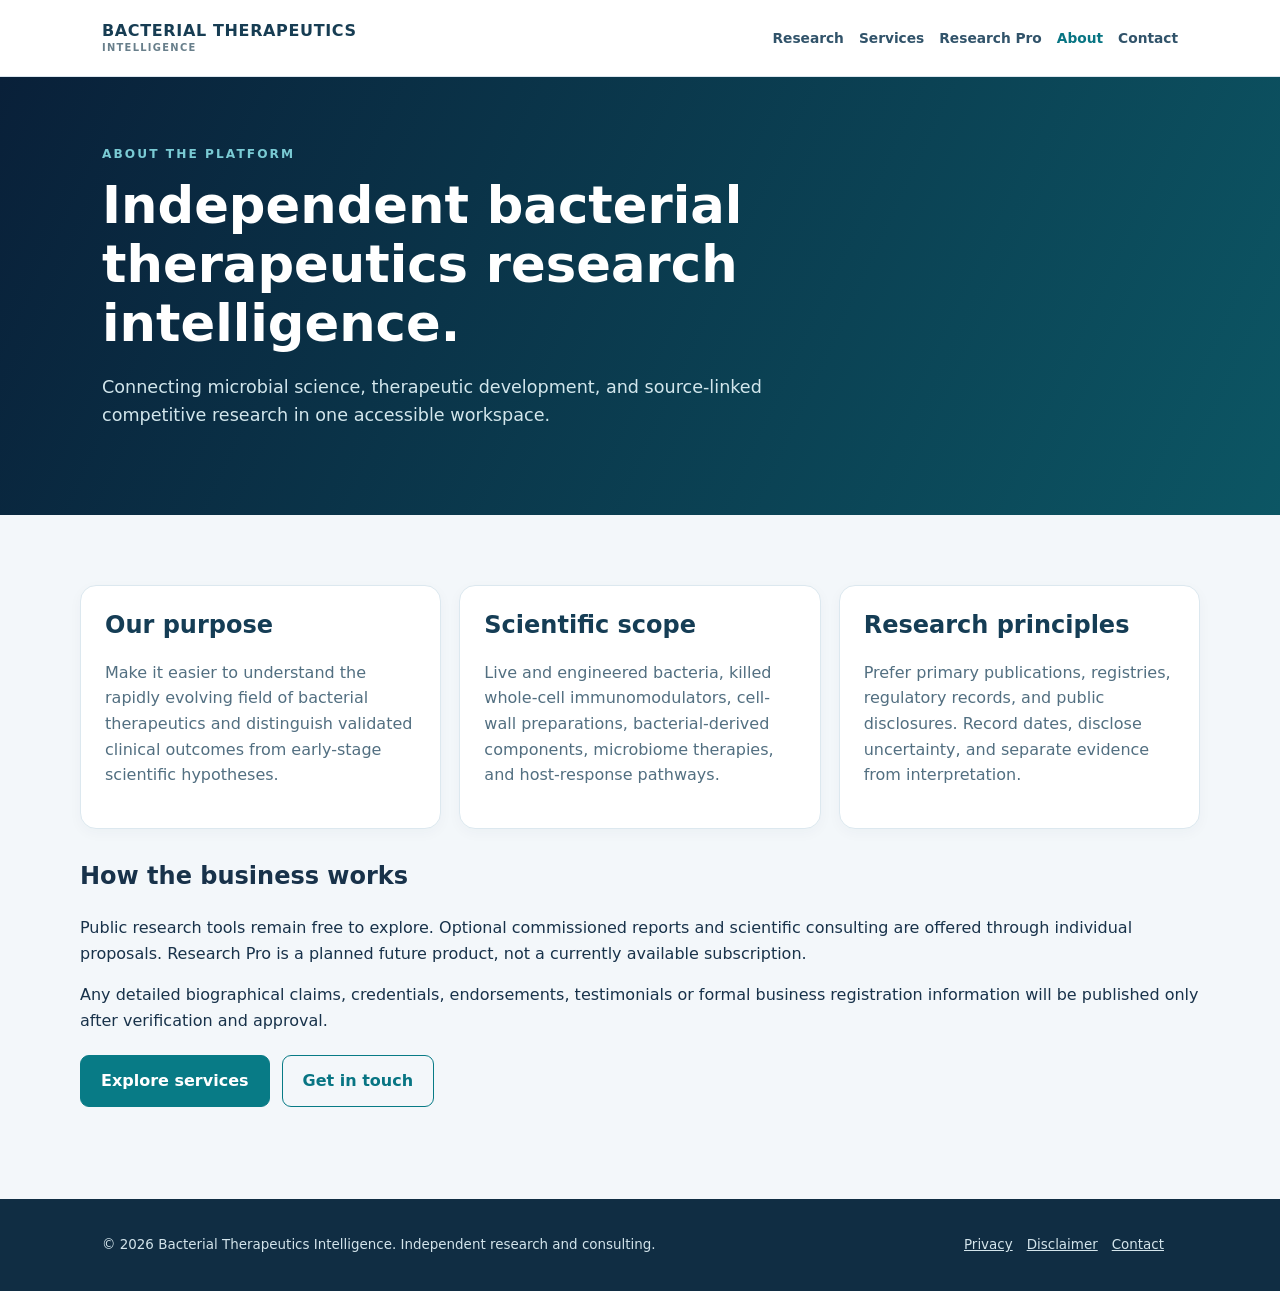
==== frontend/about.html @ b8da84e0 "Add public research consulting site: frontend/about.html" ====
<!doctype html><html lang="en"><head><meta charset="utf-8"><meta name="viewport" content="width=device-width,initial-scale=1"><meta name="description" content="Connecting microbial science, therapeutic development, and source-linked competitive research in one accessible workspace."><title>About | Bacterial Therapeutics Intelligence</title><link rel="stylesheet" href="business.css"></head><body><header class="bar"><div class="wrap"><a class="logo" href="index.html">BACTERIAL THERAPEUTICS<small>INTELLIGENCE</small></a><nav class="nav" aria-label="Main navigation"><a href="index.html">Research</a><a href="services.html">Services</a><a href="research-pro.html">Research Pro</a><a href="about.html" aria-current="page">About</a><a href="contact.html">Contact</a></nav></div></header><section class="hero"><div class="wrap"><div class="eyebrow">ABOUT THE PLATFORM</div><h1>Independent bacterial therapeutics research intelligence.</h1><p>Connecting microbial science, therapeutic development, and source-linked competitive research in one accessible workspace.</p></div></section><main class="wrap main"><div class="grid"><div class="card"><h2>Our purpose</h2><p>Make it easier to understand the rapidly evolving field of bacterial therapeutics and distinguish validated clinical outcomes from early-stage scientific hypotheses.</p></div><div class="card"><h2>Scientific scope</h2><p>Live and engineered bacteria, killed whole-cell immunomodulators, cell-wall preparations, bacterial-derived components, microbiome therapies, and host-response pathways.</p></div><div class="card"><h2>Research principles</h2><p>Prefer primary publications, registries, regulatory records, and public disclosures. Record dates, disclose uncertainty, and separate evidence from interpretation.</p></div></div><h2>How the business works</h2><p>Public research tools remain free to explore. Optional commissioned reports and scientific consulting are offered through individual proposals. Research Pro is a planned future product, not a currently available subscription.</p><p>Any detailed biographical claims, credentials, endorsements, testimonials or formal business registration information will be published only after verification and approval.</p><div class="actions"><a class="button" href="services.html">Explore services</a><a class="button alt" href="contact.html">Get in touch</a></div></main><footer class="footer"><div class="wrap"><div>© 2026 Bacterial Therapeutics Intelligence. Independent research and consulting.</div><div><a href="privacy.html">Privacy</a><a href="disclaimer.html">Disclaimer</a><a href="contact.html">Contact</a></div></div></footer></body></html>
---- frontend/business.css ----
:root{font:16px/1.6 Inter,system-ui,-apple-system,"Segoe UI",sans-serif;color:#18324a;background:#f3f7fa}*{box-sizing:border-box}body{margin:0}a{color:#087583}a:hover{text-decoration:underline}.wrap{max-width:1120px;margin:auto;padding:0 22px}.bar{background:white;border-bottom:1px solid #dbe6ee;position:sticky;top:0;z-index:10}.bar .wrap{min-height:76px;display:flex;align-items:center;justify-content:space-between;gap:20px}.logo{font-weight:850;letter-spacing:.04em;color:#173d53;text-decoration:none;line-height:1.3}.logo small{display:block;font-size:.62rem;font-weight:650;color:#687f8b;letter-spacing:.13em}.nav{display:flex;flex-wrap:wrap;gap:15px}.nav a{font-size:.86rem;text-decoration:none;font-weight:700;color:#31536a}.nav a[aria-current]{color:#087583}.hero{padding:68px 0;background:linear-gradient(115deg,#092039,#0c5664);color:white}.hero h1{font-size:clamp(2.15rem,4vw,3.5rem);line-height:1.15;margin:12px 0 20px;max-width:760px}.hero p{font-size:1.1rem;max-width:760px;color:#d2e6ec}.eyebrow{font-size:.76rem;font-weight:800;letter-spacing:.17em;color:#7acbd4;text-transform:uppercase}.main{padding:42px 0 70px}.intro{max-width:820px;color:#557084}.grid{display:grid;grid-template-columns:repeat(auto-fit,minmax(240px,1fr));gap:18px;margin:28px 0}.card{background:white;border:1px solid #dce8ef;padding:24px;border-radius:16px;box-shadow:0 4px 14px #15364a09}.card h2,.card h3{line-height:1.25;margin-top:0;color:#153d55}.card p{color:#526f81}.tag{display:inline-block;background:#e5f6f5;color:#126d72;padding:3px 11px;border-radius:40px;font-size:.77rem;font-weight:750}.button{display:inline-block;background:#087b86;border:1px solid #087b86;color:white;text-decoration:none;border-radius:9px;font:inherit;font-weight:750;padding:12px 20px;cursor:pointer}.button:hover{background:#055e66;color:#fff;text-decoration:none}.button.alt{background:transparent;color:#087583}.hero .button.alt{color:white;border-color:#9bc7cd}.actions{display:flex;gap:12px;flex-wrap:wrap;margin:22px 0}.note{background:#e9f3f6;border-left:4px solid #158b91;border-radius:6px;padding:17px 20px;margin:25px 0;color:#35566a}.muted{color:#587489}.stack>*+*{margin-top:18px}.form{max-width:750px;background:#fff;border:1px solid #dce8ef;border-radius:16px;padding:28px}.form label{display:block;font-weight:750;font-size:.91rem;margin:17px 0 7px}.form input,.form select,.form textarea{width:100%;font:inherit;border:1px solid #aebfc9;border-radius:9px;padding:11px;background:#fff;color:#172e45}.form textarea{min-height:135px;resize:vertical}.form .check{display:flex;align-items:flex-start;gap:10px;font-weight:500}.form .check input{width:auto;margin-top:7px}.form input:focus,.form select:focus,.form textarea:focus{outline:3px solid #b1e4e6;outline-offset:1px}.status{padding:11px 15px;border-radius:8px;margin:16px 0}.status.ok{background:#e2f5e9;color:#195c34}.status.bad{background:#fff1e9;color:#91442a}.footer{background:#102d43;color:#d3e4eb;padding:35px 0;font-size:.84rem}.footer a{color:#d3e4eb;margin-right:14px}.footer .wrap{display:flex;justify-content:space-between;gap:25px;flex-wrap:wrap}@media(max-width:670px){.bar .wrap{padding:15px 20px;align-items:flex-start;flex-direction:column}.nav{gap:12px}.hero{padding:42px 0}.form{padding:20px}}
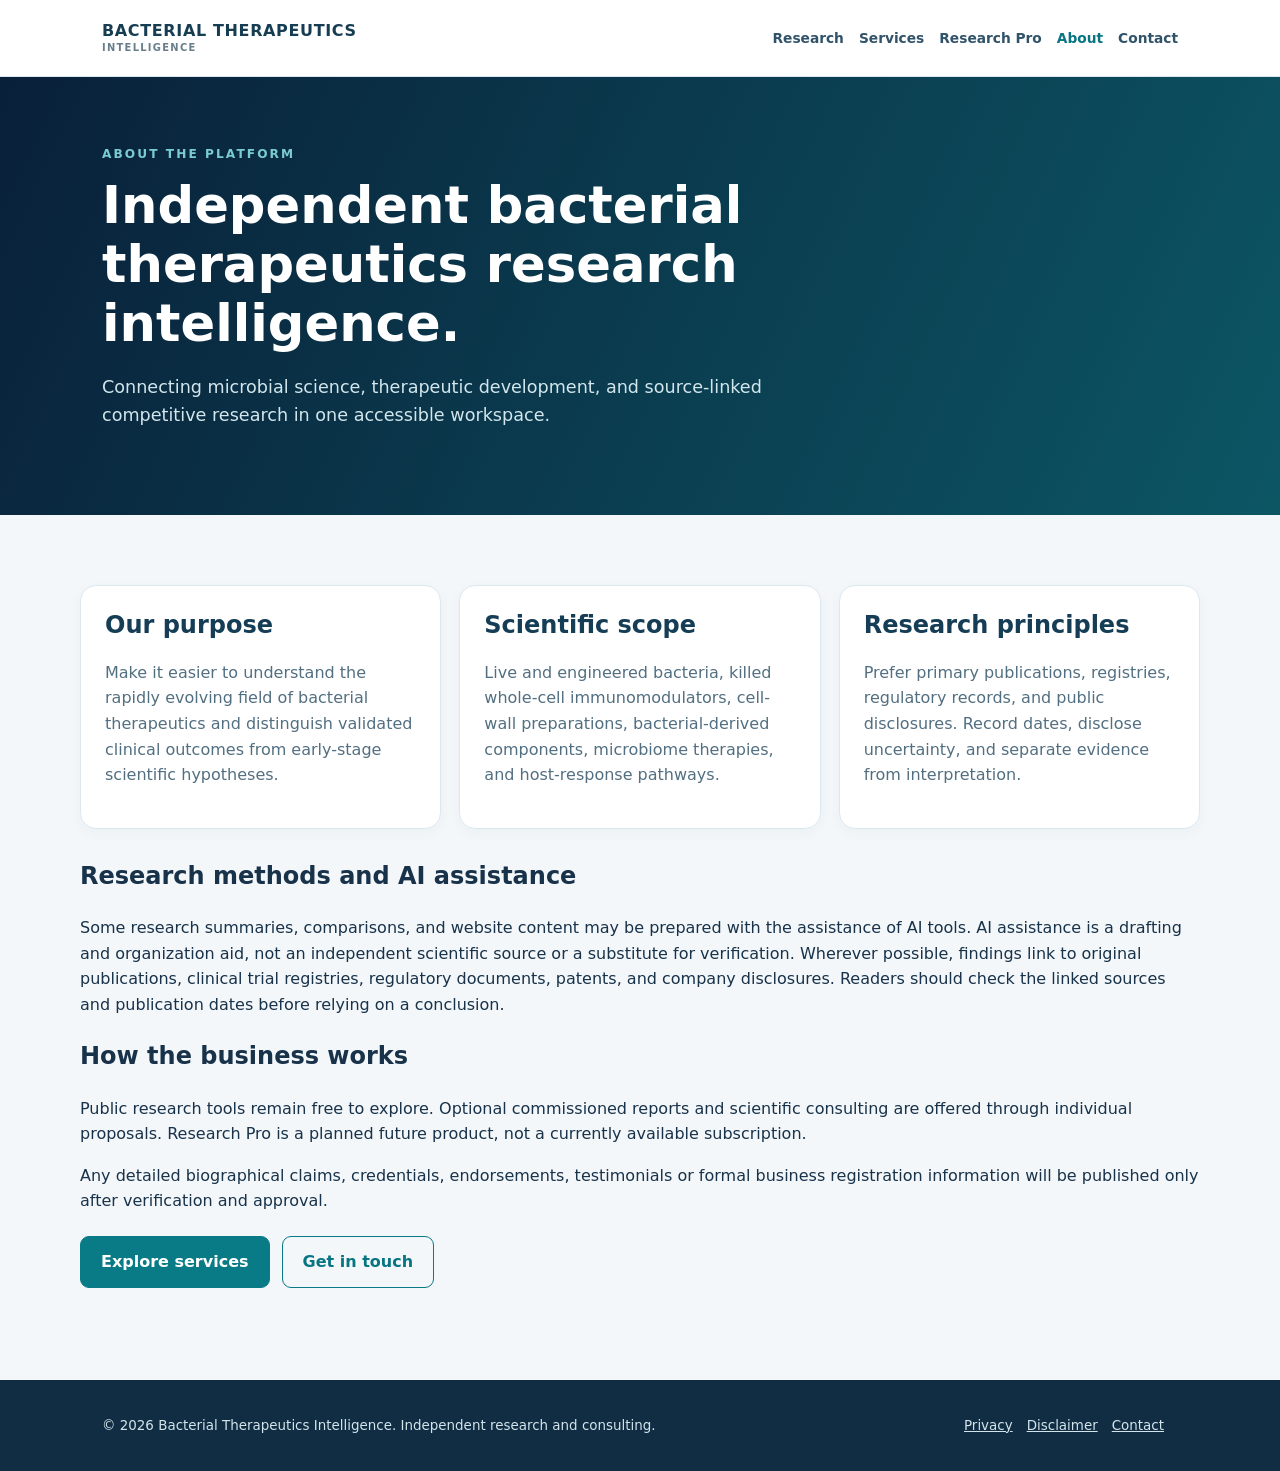
==== commit 50f2eca6: "Disclose AI-assisted drafting while prioritizing primary scientific sources" ====
--- a/frontend/about.html
+++ b/frontend/about.html
@@ -1 +1 @@
-<!doctype html><html lang="en"><head><meta charset="utf-8"><meta name="viewport" content="width=device-width,initial-scale=1"><meta name="description" content="Connecting microbial science, therapeutic development, and source-linked competitive research in one accessible workspace."><title>About | Bacterial Therapeutics Intelligence</title><link rel="stylesheet" href="business.css"></head><body><header class="bar"><div class="wrap"><a class="logo" href="index.html">BACTERIAL THERAPEUTICS<small>INTELLIGENCE</small></a><nav class="nav" aria-label="Main navigation"><a href="index.html">Research</a><a href="services.html">Services</a><a href="research-pro.html">Research Pro</a><a href="about.html" aria-current="page">About</a><a href="contact.html">Contact</a></nav></div></header><section class="hero"><div class="wrap"><div class="eyebrow">ABOUT THE PLATFORM</div><h1>Independent bacterial therapeutics research intelligence.</h1><p>Connecting microbial science, therapeutic development, and source-linked competitive research in one accessible workspace.</p></div></section><main class="wrap main"><div class="grid"><div class="card"><h2>Our purpose</h2><p>Make it easier to understand the rapidly evolving field of bacterial therapeutics and distinguish validated clinical outcomes from early-stage scientific hypotheses.</p></div><div class="card"><h2>Scientific scope</h2><p>Live and engineered bacteria, killed whole-cell immunomodulators, cell-wall preparations, bacterial-derived components, microbiome therapies, and host-response pathways.</p></div><div class="card"><h2>Research principles</h2><p>Prefer primary publications, registries, regulatory records, and public disclosures. Record dates, disclose uncertainty, and separate evidence from interpretation.</p></div></div><h2>How the business works</h2><p>Public research tools remain free to explore. Optional commissioned reports and scientific consulting are offered through individual proposals. Research Pro is a planned future product, not a currently available subscription.</p><p>Any detailed biographical claims, credentials, endorsements, testimonials or formal business registration information will be published only after verification and approval.</p><div class="actions"><a class="button" href="services.html">Explore services</a><a class="button alt" href="contact.html">Get in touch</a></div></main><footer class="footer"><div class="wrap"><div>© 2026 Bacterial Therapeutics Intelligence. Independent research and consulting.</div><div><a href="privacy.html">Privacy</a><a href="disclaimer.html">Disclaimer</a><a href="contact.html">Contact</a></div></div></footer></body></html>+<!doctype html><html lang="en"><head><meta charset="utf-8"><meta name="viewport" content="width=device-width,initial-scale=1"><meta name="description" content="Connecting microbial science, therapeutic development, and source-linked competitive research in one accessible workspace."><title>About | Bacterial Therapeutics Intelligence</title><link rel="stylesheet" href="business.css"></head><body><header class="bar"><div class="wrap"><a class="logo" href="index.html">BACTERIAL THERAPEUTICS<small>INTELLIGENCE</small></a><nav class="nav" aria-label="Main navigation"><a href="index.html">Research</a><a href="services.html">Services</a><a href="research-pro.html">Research Pro</a><a href="about.html" aria-current="page">About</a><a href="contact.html">Contact</a></nav></div></header><section class="hero"><div class="wrap"><div class="eyebrow">ABOUT THE PLATFORM</div><h1>Independent bacterial therapeutics research intelligence.</h1><p>Connecting microbial science, therapeutic development, and source-linked competitive research in one accessible workspace.</p></div></section><main class="wrap main"><div class="grid"><div class="card"><h2>Our purpose</h2><p>Make it easier to understand the rapidly evolving field of bacterial therapeutics and distinguish validated clinical outcomes from early-stage scientific hypotheses.</p></div><div class="card"><h2>Scientific scope</h2><p>Live and engineered bacteria, killed whole-cell immunomodulators, cell-wall preparations, bacterial-derived components, microbiome therapies, and host-response pathways.</p></div><div class="card"><h2>Research principles</h2><p>Prefer primary publications, registries, regulatory records, and public disclosures. Record dates, disclose uncertainty, and separate evidence from interpretation.</p></div></div><h2>Research methods and AI assistance</h2><p>Some research summaries, comparisons, and website content may be prepared with the assistance of AI tools. AI assistance is a drafting and organization aid, not an independent scientific source or a substitute for verification. Wherever possible, findings link to original publications, clinical trial registries, regulatory documents, patents, and company disclosures. Readers should check the linked sources and publication dates before relying on a conclusion.</p><h2>How the business works</h2><p>Public research tools remain free to explore. Optional commissioned reports and scientific consulting are offered through individual proposals. Research Pro is a planned future product, not a currently available subscription.</p><p>Any detailed biographical claims, credentials, endorsements, testimonials or formal business registration information will be published only after verification and approval.</p><div class="actions"><a class="button" href="services.html">Explore services</a><a class="button alt" href="contact.html">Get in touch</a></div></main><footer class="footer"><div class="wrap"><div>© 2026 Bacterial Therapeutics Intelligence. Independent research and consulting.</div><div><a href="privacy.html">Privacy</a><a href="disclaimer.html">Disclaimer</a><a href="contact.html">Contact</a></div></div></footer></body></html>
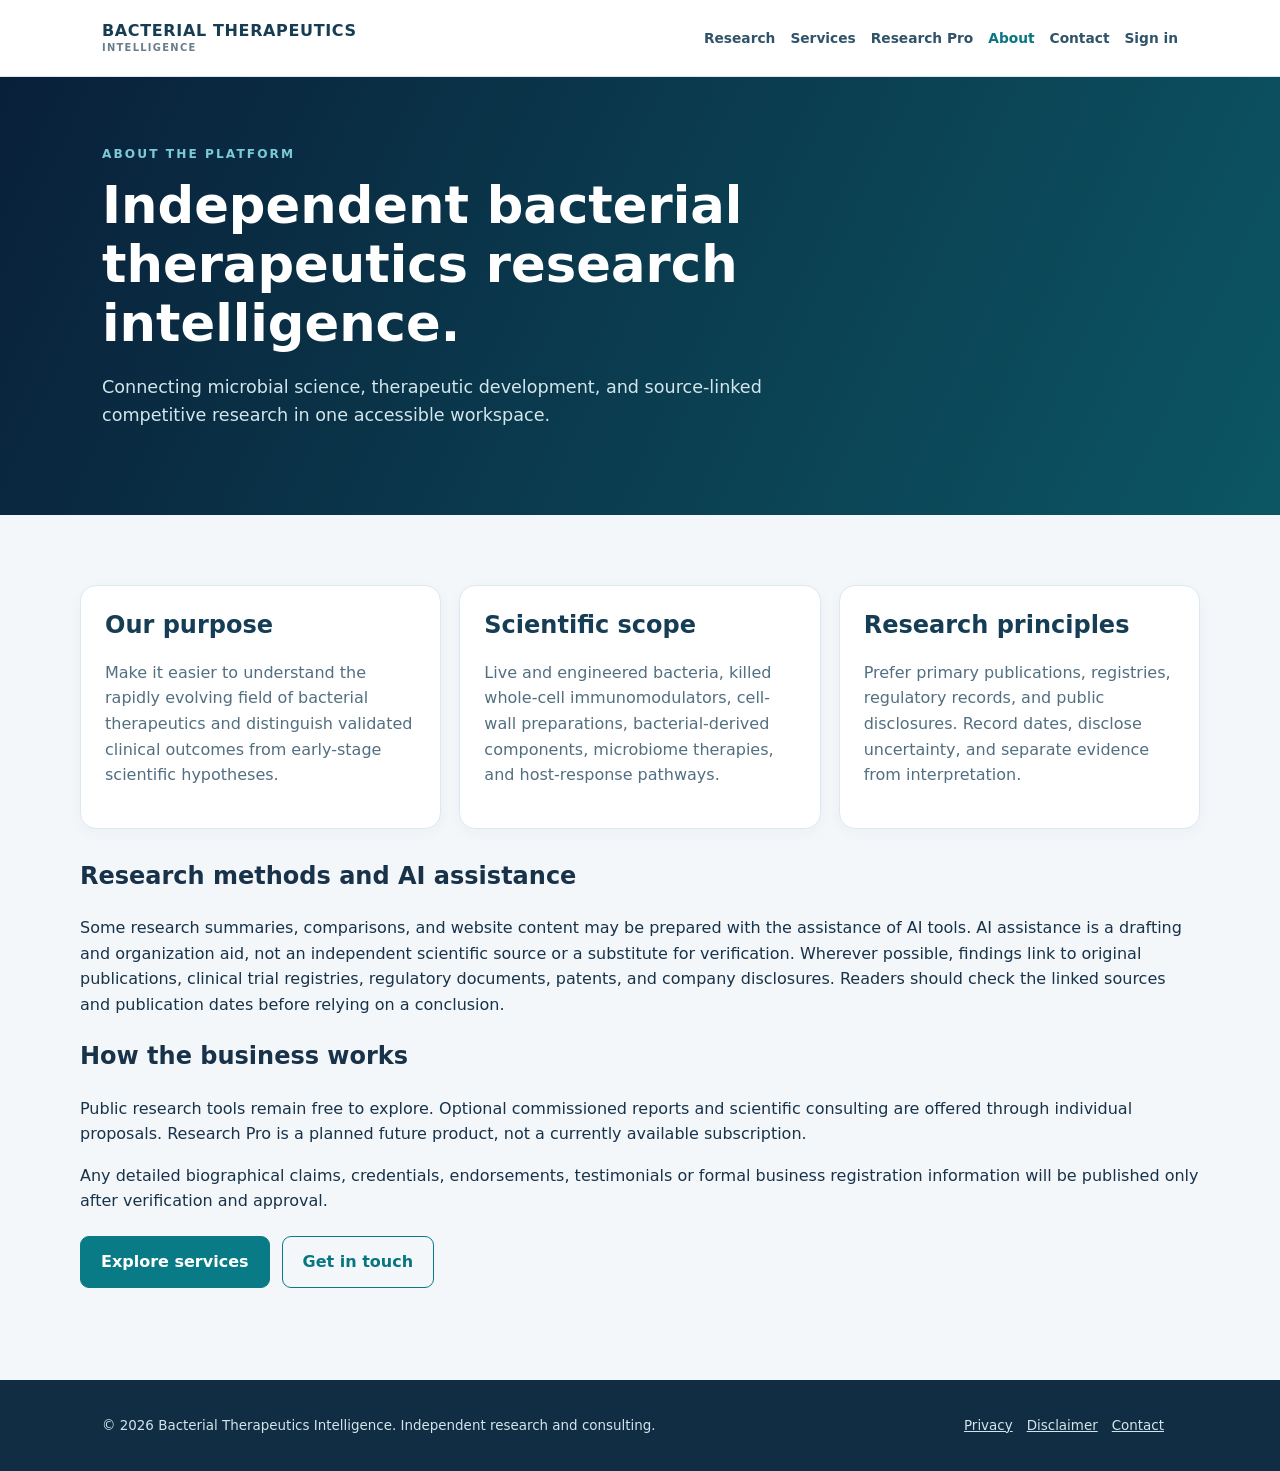
==== commit b5b825e6: "Link optional account sign-in from public business pages" ====
--- a/frontend/about.html
+++ b/frontend/about.html
@@ -1 +1 @@
-<!doctype html><html lang="en"><head><meta charset="utf-8"><meta name="viewport" content="width=device-width,initial-scale=1"><meta name="description" content="Connecting microbial science, therapeutic development, and source-linked competitive research in one accessible workspace."><title>About | Bacterial Therapeutics Intelligence</title><link rel="stylesheet" href="business.css"></head><body><header class="bar"><div class="wrap"><a class="logo" href="index.html">BACTERIAL THERAPEUTICS<small>INTELLIGENCE</small></a><nav class="nav" aria-label="Main navigation"><a href="index.html">Research</a><a href="services.html">Services</a><a href="research-pro.html">Research Pro</a><a href="about.html" aria-current="page">About</a><a href="contact.html">Contact</a></nav></div></header><section class="hero"><div class="wrap"><div class="eyebrow">ABOUT THE PLATFORM</div><h1>Independent bacterial therapeutics research intelligence.</h1><p>Connecting microbial science, therapeutic development, and source-linked competitive research in one accessible workspace.</p></div></section><main class="wrap main"><div class="grid"><div class="card"><h2>Our purpose</h2><p>Make it easier to understand the rapidly evolving field of bacterial therapeutics and distinguish validated clinical outcomes from early-stage scientific hypotheses.</p></div><div class="card"><h2>Scientific scope</h2><p>Live and engineered bacteria, killed whole-cell immunomodulators, cell-wall preparations, bacterial-derived components, microbiome therapies, and host-response pathways.</p></div><div class="card"><h2>Research principles</h2><p>Prefer primary publications, registries, regulatory records, and public disclosures. Record dates, disclose uncertainty, and separate evidence from interpretation.</p></div></div><h2>Research methods and AI assistance</h2><p>Some research summaries, comparisons, and website content may be prepared with the assistance of AI tools. AI assistance is a drafting and organization aid, not an independent scientific source or a substitute for verification. Wherever possible, findings link to original publications, clinical trial registries, regulatory documents, patents, and company disclosures. Readers should check the linked sources and publication dates before relying on a conclusion.</p><h2>How the business works</h2><p>Public research tools remain free to explore. Optional commissioned reports and scientific consulting are offered through individual proposals. Research Pro is a planned future product, not a currently available subscription.</p><p>Any detailed biographical claims, credentials, endorsements, testimonials or formal business registration information will be published only after verification and approval.</p><div class="actions"><a class="button" href="services.html">Explore services</a><a class="button alt" href="contact.html">Get in touch</a></div></main><footer class="footer"><div class="wrap"><div>© 2026 Bacterial Therapeutics Intelligence. Independent research and consulting.</div><div><a href="privacy.html">Privacy</a><a href="disclaimer.html">Disclaimer</a><a href="contact.html">Contact</a></div></div></footer></body></html>+<!doctype html><html lang="en"><head><meta charset="utf-8"><meta name="viewport" content="width=device-width,initial-scale=1"><meta name="description" content="Connecting microbial science, therapeutic development, and source-linked competitive research in one accessible workspace."><title>About | Bacterial Therapeutics Intelligence</title><link rel="stylesheet" href="business.css"></head><body><header class="bar"><div class="wrap"><a class="logo" href="index.html">BACTERIAL THERAPEUTICS<small>INTELLIGENCE</small></a><nav class="nav" aria-label="Main navigation"><a href="index.html">Research</a><a href="services.html">Services</a><a href="research-pro.html">Research Pro</a><a href="about.html" aria-current="page">About</a><a href="contact.html">Contact</a><a href="sign-in.html">Sign in</a></nav></div></header><section class="hero"><div class="wrap"><div class="eyebrow">ABOUT THE PLATFORM</div><h1>Independent bacterial therapeutics research intelligence.</h1><p>Connecting microbial science, therapeutic development, and source-linked competitive research in one accessible workspace.</p></div></section><main class="wrap main"><div class="grid"><div class="card"><h2>Our purpose</h2><p>Make it easier to understand the rapidly evolving field of bacterial therapeutics and distinguish validated clinical outcomes from early-stage scientific hypotheses.</p></div><div class="card"><h2>Scientific scope</h2><p>Live and engineered bacteria, killed whole-cell immunomodulators, cell-wall preparations, bacterial-derived components, microbiome therapies, and host-response pathways.</p></div><div class="card"><h2>Research principles</h2><p>Prefer primary publications, registries, regulatory records, and public disclosures. Record dates, disclose uncertainty, and separate evidence from interpretation.</p></div></div><h2>Research methods and AI assistance</h2><p>Some research summaries, comparisons, and website content may be prepared with the assistance of AI tools. AI assistance is a drafting and organization aid, not an independent scientific source or a substitute for verification. Wherever possible, findings link to original publications, clinical trial registries, regulatory documents, patents, and company disclosures. Readers should check the linked sources and publication dates before relying on a conclusion.</p><h2>How the business works</h2><p>Public research tools remain free to explore. Optional commissioned reports and scientific consulting are offered through individual proposals. Research Pro is a planned future product, not a currently available subscription.</p><p>Any detailed biographical claims, credentials, endorsements, testimonials or formal business registration information will be published only after verification and approval.</p><div class="actions"><a class="button" href="services.html">Explore services</a><a class="button alt" href="contact.html">Get in touch</a></div></main><footer class="footer"><div class="wrap"><div>© 2026 Bacterial Therapeutics Intelligence. Independent research and consulting.</div><div><a href="privacy.html">Privacy</a><a href="disclaimer.html">Disclaimer</a><a href="contact.html">Contact</a></div></div></footer></body></html>
